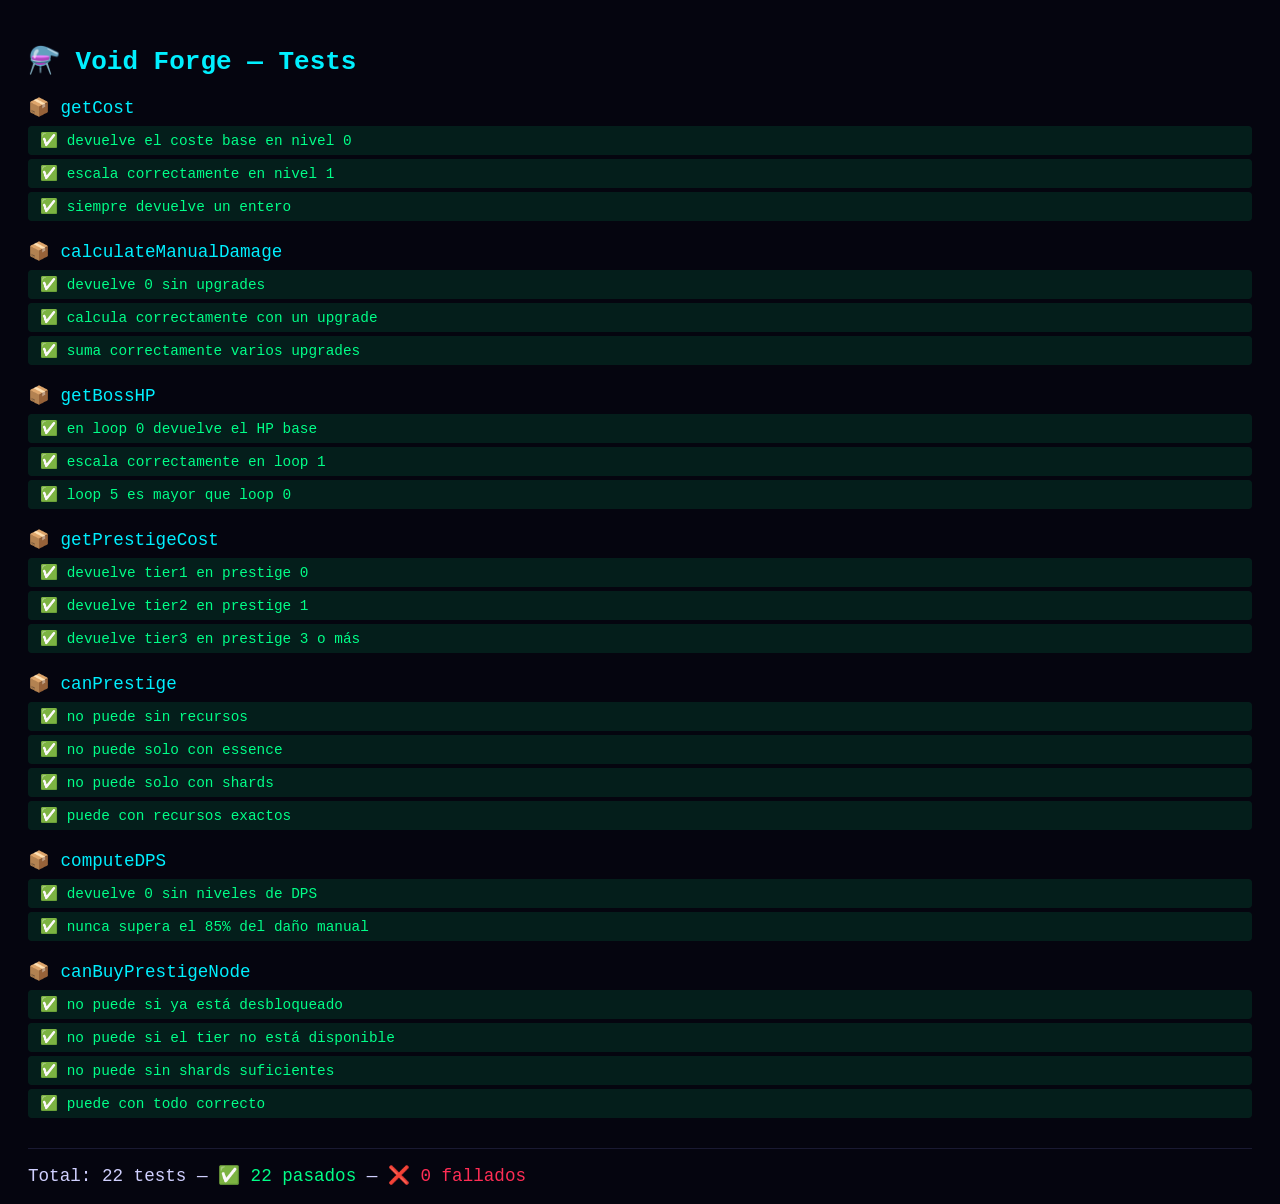
==== tests.html @ 568dba67 "Add Prestige mode + internal dev test" ====
<!DOCTYPE html>
<html lang="es">
<head>
    <meta charset="UTF-8">
    <title>Void Forge — Tests</title>
    <style>
        body { font-family: monospace; background: #05050f; color: #d0d0ff; padding: 20px; }
        .suite { margin: 20px 0; }
        .suite-title { font-size: 1.1rem; color: #00f0ff; margin-bottom: 8px; }
        .test { padding: 6px 12px; margin: 4px 0; border-radius: 4px; font-size: 0.9rem; }
        .pass { background: rgba(0,255,136,0.1); color: #00ff88; }
        .fail { background: rgba(255,45,85,0.1); color: #ff2d55; }
        .summary { margin-top: 30px; font-size: 1.1rem; border-top: 1px solid #1a1a33; padding-top: 16px; }
    </style>
</head>
<body>
    <h1 style="color:#00f0ff">⚗️ Void Forge — Tests</h1>
    <div id="results"></div>
    <div id="summary" class="summary"></div>

<script>
// ── Mini framework ──────────────────────────────────────
let passed = 0;
let failed = 0;
let currentSuite = '';

function describe(name, fn) {
    currentSuite = name;
    const suiteEl = document.createElement('div');
    suiteEl.className = 'suite';
    suiteEl.innerHTML = `<div class="suite-title">📦 ${name}</div>`;
    suiteEl.id = `suite-${name}`;
    document.getElementById('results').appendChild(suiteEl);
    fn();
}

function it(name, fn) {
    const el = document.createElement('div');
    el.className = 'test';
    try {
        fn();
        el.classList.add('pass');
        el.textContent = `✅ ${name}`;
        passed++;
    } catch(e) {
        el.classList.add('fail');
        el.textContent = `❌ ${name} — ${e.message}`;
        failed++;
    }
    document.getElementById(`suite-${currentSuite}`).appendChild(el);
}

function expect(value) {
    return {
        toBe: (expected) => {
            if (value !== expected)
                throw new Error(`esperaba ${expected}, recibió ${value}`);
        },
        toEqual: (expected) => {
            if (JSON.stringify(value) !== JSON.stringify(expected))
                throw new Error(`esperaba ${JSON.stringify(expected)}, recibió ${JSON.stringify(value)}`);
        },
        toBeGreaterThan: (expected) => {
            if (value <= expected)
                throw new Error(`esperaba > ${expected}, recibió ${value}`);
        },
        toBeLessThanOrEqual: (expected) => {
            if (value > expected)
                throw new Error(`esperaba <= ${expected}, recibió ${value}`);
        },
        toBe: (expected) => {
            if (value !== expected)
                throw new Error(`esperaba ${expected}, recibió ${value}`);
        },
        toBeFalsy: () => {
            if (value) throw new Error(`esperaba falsy, recibió ${value}`);
        },
        toBeTruthy: () => {
            if (!value) throw new Error(`esperaba truthy, recibió ${value}`);
        },
    };
}

// ── CONFIG (copia de tu CONFIG real) ───────────────────
const CONFIG = {
    upgrades: [
        { id: 1, baseCost: 150,     manualDamage: 12  },
        { id: 2, baseCost: 8000,    manualDamage: 45  },
        { id: 3, baseCost: 250000,  manualDamage: 160 },
        { id: 4, baseCost: 8000000, manualDamage: 520 },
    ],
    dpsImprovements: [
        { id: 101, upgradeId: 1, multiplier: 0.20 },
        { id: 201, upgradeId: 2, multiplier: 0.28 },
        { id: 301, upgradeId: 3, multiplier: 0.60 },
        { id: 401, upgradeId: 4, multiplier: 0.90 },
    ],
    bosses: [
        { id: 1, baseHP: 50000   },
        { id: 2, baseHP: 300000  },
        { id: 3, baseHP: 1500000 },
        { id: 4, baseHP: 8000000 },
    ],
    prestigeCost: {
        tier1: { shardCost: 800,  essenceCost: 5000   },
        tier2: { shardCost: 2500, essenceCost: 50000  },
        tier3: { shardCost: 8000, essenceCost: 500000 },
    },
    scalingPerLoop: 1.45,
    growth: { upgrade: 1.38, dps: 1.30 },
};

// ── Funciones puras (copiadas de script.js) ─────────────
const getCost = (base, growth, level) => Math.floor(base * Math.pow(growth, level));

function calculateManualDamage(upgradesOwned) {
    return CONFIG.upgrades.reduce((total, conf) => {
        return total + (conf.manualDamage * (upgradesOwned[conf.id] || 0));
    }, 0);
}

function getBossHP(bossConfig, loopCount) {
    return Math.floor(bossConfig.baseHP * Math.pow(CONFIG.scalingPerLoop, loopCount));
}

function getPrestigeCost(prestigeCount) {
    if (prestigeCount < 1) return CONFIG.prestigeCost.tier1;
    if (prestigeCount < 3) return CONFIG.prestigeCost.tier2;
    return CONFIG.prestigeCost.tier3;
}

function canPrestige(essence, shards, prestigeCount) {
    const cost = getPrestigeCost(prestigeCount);
    return essence >= cost.essenceCost && shards >= cost.shardCost;
}

function computeDPS(dpsLevels, upgradesOwned) {
    const manualDmg = calculateManualDamage(upgradesOwned);
    const rawDPS = CONFIG.dpsImprovements.reduce((total, conf) => {
        const level = dpsLevels[conf.id] || 0;
        const owned = upgradesOwned[conf.upgradeId] || 0;
        if (level === 0 || owned === 0) return total;
        const baseUpg = CONFIG.upgrades.find(u => u.id === conf.upgradeId);
        return total + (baseUpg.manualDamage * conf.multiplier * level * owned);
    }, 0);
    return Math.min(rawDPS, manualDmg * 0.85);
}

function canBuyPrestigeNode(node, unlockedNodes, shards, prestigeCount) {
    if (unlockedNodes[node.id] === 1) return false;
    if (prestigeCount < node.prestigeId) return false;
    if (shards < node.cost) return false;
    return true;
}

// ── TESTS ───────────────────────────────────────────────
// describe('nombreDeTuFuncionNueva', () => {
//     it('caso normal', () => {
//         expect(tuFuncion(inputNormal)).toBe(resultadoEsperado);
//     });
//     it('caso límite', () => {
//         expect(tuFuncion(0)).toBe(0);
//     });
//     it('caso que debería fallar', () => {
//         expect(tuFuncion(inputMalo)).toBeFalsy();
//     });
// });

describe('getCost', () => {
    it('devuelve el coste base en nivel 0', () => {
        expect(getCost(150, 1.38, 0)).toBe(150);
    });
    it('escala correctamente en nivel 1', () => {
        expect(getCost(150, 1.38, 1)).toBe(Math.floor(150 * 1.38));
    });
    it('siempre devuelve un entero', () => {
        const result = getCost(150, 1.38, 7);
        expect(result).toBe(Math.floor(result));
    });
});

describe('calculateManualDamage', () => {
    it('devuelve 0 sin upgrades', () => {
        expect(calculateManualDamage({ 1:0, 2:0, 3:0, 4:0 })).toBe(0);
    });
    it('calcula correctamente con un upgrade', () => {
        expect(calculateManualDamage({ 1:5, 2:0, 3:0, 4:0 })).toBe(60);
    });
    it('suma correctamente varios upgrades', () => {
        expect(calculateManualDamage({ 1:2, 2:1, 3:0, 4:0 })).toBe(69);
    });
});

describe('getBossHP', () => {
    it('en loop 0 devuelve el HP base', () => {
        expect(getBossHP(CONFIG.bosses[0], 0)).toBe(50000);
    });
    it('escala correctamente en loop 1', () => {
        expect(getBossHP(CONFIG.bosses[0], 1)).toBe(Math.floor(50000 * 1.45));
    });
    it('loop 5 es mayor que loop 0', () => {
        expect(getBossHP(CONFIG.bosses[0], 5)).toBeGreaterThan(50000);
    });
});

describe('getPrestigeCost', () => {
    it('devuelve tier1 en prestige 0', () => {
        expect(getPrestigeCost(0)).toEqual(CONFIG.prestigeCost.tier1);
    });
    it('devuelve tier2 en prestige 1', () => {
        expect(getPrestigeCost(1)).toEqual(CONFIG.prestigeCost.tier2);
    });
    it('devuelve tier3 en prestige 3 o más', () => {
        expect(getPrestigeCost(3)).toEqual(CONFIG.prestigeCost.tier3);
    });
});

describe('canPrestige', () => {
    it('no puede sin recursos', () => {
        expect(canPrestige(0, 0, 0)).toBeFalsy();
    });
    it('no puede solo con essence', () => {
        expect(canPrestige(5000, 0, 0)).toBeFalsy();
    });
    it('no puede solo con shards', () => {
        expect(canPrestige(0, 800, 0)).toBeFalsy();
    });
    it('puede con recursos exactos', () => {
        expect(canPrestige(5000, 800, 0)).toBeTruthy();
    });
});

describe('computeDPS', () => {
    it('devuelve 0 sin niveles de DPS', () => {
        expect(computeDPS(
            { 101:0, 201:0, 301:0, 401:0 },
            { 1:10, 2:0, 3:0, 4:0 }
        )).toBe(0);
    });
    it('nunca supera el 85% del daño manual', () => {
        const owned = { 1:50, 2:20, 3:10, 4:5 };
        const dps = computeDPS({ 101:5, 201:5, 301:5, 401:5 }, owned);
        expect(dps).toBeLessThanOrEqual(calculateManualDamage(owned) * 0.85);
    });
});

describe('canBuyPrestigeNode', () => {
    const node = { id: 101, prestigeId: 1, cost: 200 };
    it('no puede si ya está desbloqueado', () => {
        expect(canBuyPrestigeNode(node, { 101:1 }, 9999, 5)).toBeFalsy();
    });
    it('no puede si el tier no está disponible', () => {
        expect(canBuyPrestigeNode(node, { 101:0 }, 9999, 0)).toBeFalsy();
    });
    it('no puede sin shards suficientes', () => {
        expect(canBuyPrestigeNode(node, { 101:0 }, 50, 1)).toBeFalsy();
    });
    it('puede con todo correcto', () => {
        expect(canBuyPrestigeNode(node, { 101:0 }, 200, 1)).toBeTruthy();
    });
});


// ── Resumen final ───────────────────────────────────────
document.getElementById('summary').innerHTML = `
    Total: ${passed + failed} tests — 
    <span style="color:#00ff88">✅ ${passed} pasados</span> — 
    <span style="color:#ff2d55">❌ ${failed} fallados</span>
`;
</script>
</body>
</html>
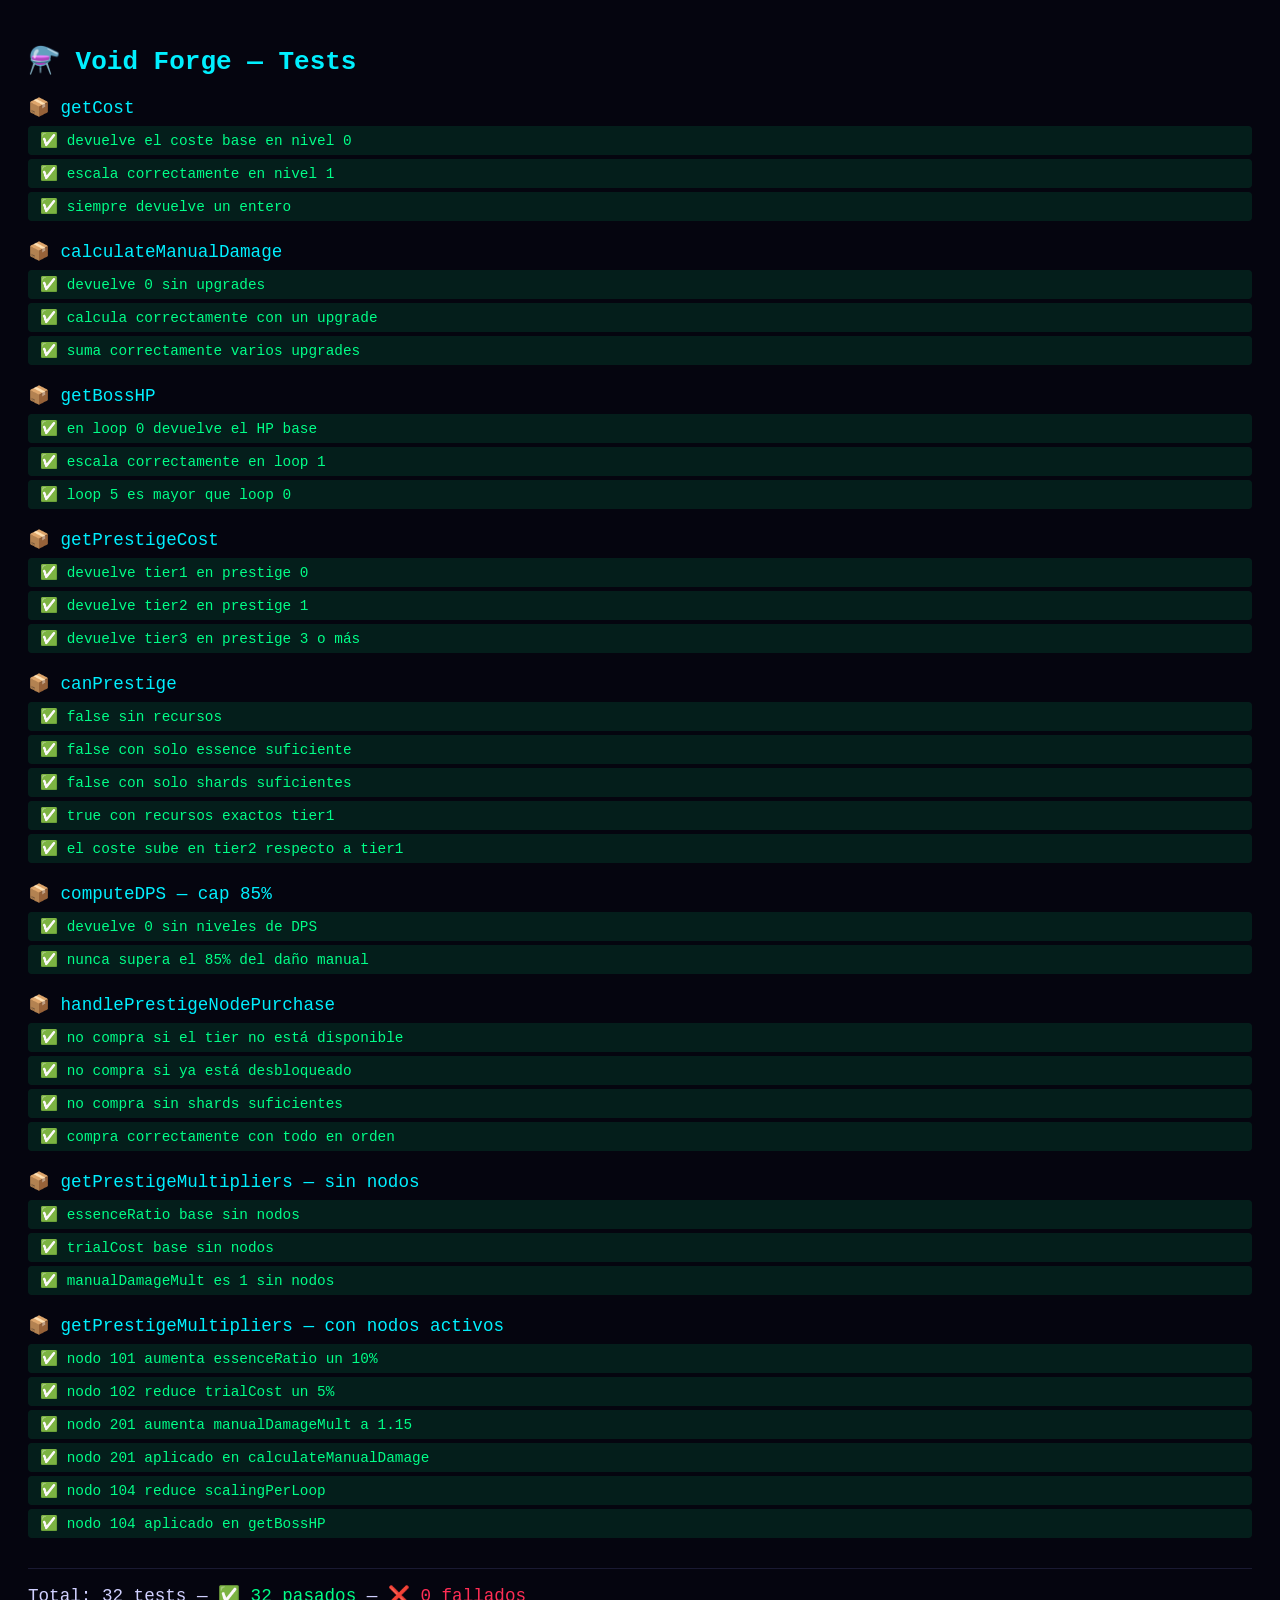
==== commit 899b2332: "hotfix: prestige bugged and not applied" ====
--- a/tests.html
+++ b/tests.html
@@ -5,6 +5,7 @@
     <title>Void Forge — Tests</title>
     <style>
         body { font-family: monospace; background: #05050f; color: #d0d0ff; padding: 20px; }
+        h1 { color: #00f0ff; }
         .suite { margin: 20px 0; }
         .suite-title { font-size: 1.1rem; color: #00f0ff; margin-bottom: 8px; }
         .test { padding: 6px 12px; margin: 4px 0; border-radius: 4px; font-size: 0.9rem; }
@@ -14,9 +15,40 @@
     </style>
 </head>
 <body>
-    <h1 style="color:#00f0ff">⚗️ Void Forge — Tests</h1>
+    <h1>⚗️ Void Forge — Tests</h1>
     <div id="results"></div>
     <div id="summary" class="summary"></div>
+
+    <!-- Elementos mínimos del DOM que script.js necesita para no explotar -->
+    <div id="boss-name" style="display:none"></div>
+    <div id="boss-visual" style="display:none"></div>
+    <div id="health-fill" style="display:none"></div>
+    <div id="boss-hp-text" style="display:none"></div>
+    <div id="essence" style="display:none"></div>
+    <div id="damage-done" style="display:none"></div>
+    <div id="dps" style="display:none"></div>
+    <div id="loop-count" style="display:none"></div>
+    <div id="shards" style="display:none"></div>
+    <div id="upgrades" style="display:none"></div>
+    <div id="dps-modal" style="display:none"></div>
+    <div id="dps-improves-list" style="display:none"></div>
+    <div id="prestige-nodes-list" style="display:none"></div>
+    <button id="dps-improves-btn" style="display:none"></button>
+    <button id="boss-trials-btn" style="display:none"></button>
+    <button id="close-modal-btn" style="display:none"></button>
+    <button id="close-trial-modal-btn" style="display:none"></button>
+    <button id="close-prestige-modal-btn" style="display:none"></button>
+    <button id="prestige-btn" style="display:none"></button>
+    <button id="enter-prestige-btn" style="display:none"></button>
+    <button id="trial-enter-btn" style="display:none"></button>
+    <div class="boss-visual-wrapper" style="display:none"></div>
+    <div id="click-hint" style="display:none"></div>
+    <div id="trial-modal" style="display:none"></div>
+    <div id="prestige-modal" style="display:none"></div>
+
+    <!-- Carga script.js — init() no se ejecuta porque boss-visual existe pero
+         la condición del gameLoop no arranca sin requestAnimationFrame real -->
+    <script src="script.js"></script>
 
 <script>
 // ── Mini framework ──────────────────────────────────────
@@ -68,10 +100,6 @@
             if (value > expected)
                 throw new Error(`esperaba <= ${expected}, recibió ${value}`);
         },
-        toBe: (expected) => {
-            if (value !== expected)
-                throw new Error(`esperaba ${expected}, recibió ${value}`);
-        },
         toBeFalsy: () => {
             if (value) throw new Error(`esperaba falsy, recibió ${value}`);
         },
@@ -81,90 +109,29 @@
     };
 }
 
-// ── CONFIG (copia de tu CONFIG real) ───────────────────
-const CONFIG = {
-    upgrades: [
-        { id: 1, baseCost: 150,     manualDamage: 12  },
-        { id: 2, baseCost: 8000,    manualDamage: 45  },
-        { id: 3, baseCost: 250000,  manualDamage: 160 },
-        { id: 4, baseCost: 8000000, manualDamage: 520 },
-    ],
-    dpsImprovements: [
-        { id: 101, upgradeId: 1, multiplier: 0.20 },
-        { id: 201, upgradeId: 2, multiplier: 0.28 },
-        { id: 301, upgradeId: 3, multiplier: 0.60 },
-        { id: 401, upgradeId: 4, multiplier: 0.90 },
-    ],
-    bosses: [
-        { id: 1, baseHP: 50000   },
-        { id: 2, baseHP: 300000  },
-        { id: 3, baseHP: 1500000 },
-        { id: 4, baseHP: 8000000 },
-    ],
-    prestigeCost: {
-        tier1: { shardCost: 800,  essenceCost: 5000   },
-        tier2: { shardCost: 2500, essenceCost: 50000  },
-        tier3: { shardCost: 8000, essenceCost: 500000 },
-    },
-    scalingPerLoop: 1.45,
-    growth: { upgrade: 1.38, dps: 1.30 },
-};
-
-// ── Funciones puras (copiadas de script.js) ─────────────
-const getCost = (base, growth, level) => Math.floor(base * Math.pow(growth, level));
-
-function calculateManualDamage(upgradesOwned) {
-    return CONFIG.upgrades.reduce((total, conf) => {
-        return total + (conf.manualDamage * (upgradesOwned[conf.id] || 0));
-    }, 0);
+// Reset completo antes de cada suite
+function resetState() {
+    gameState.essence = 0;
+    gameState.shards = 0;
+    gameState.damageDone = 0;
+    gameState.bossIndex = 0;
+    gameState.loopCount = 0;
+    gameState.hintDismissed = false;
+    gameState.upgradesOwned = Object.fromEntries(
+        CONFIG.upgrades.map((u, i) => [u.id, i === 0 ? 1 : 0])
+    );
+    gameState.dpsLevels = Object.fromEntries(
+        CONFIG.dpsImprovements.map(d => [d.id, 0])
+    );
+    prestigeState.prestigeCount = 0;
+    prestigeState.unlockedNodes = Object.fromEntries(
+        CONFIG.prestigeNodes.map(n => [n.id, 0])
+    );
 }
 
-function getBossHP(bossConfig, loopCount) {
-    return Math.floor(bossConfig.baseHP * Math.pow(CONFIG.scalingPerLoop, loopCount));
-}
-
-function getPrestigeCost(prestigeCount) {
-    if (prestigeCount < 1) return CONFIG.prestigeCost.tier1;
-    if (prestigeCount < 3) return CONFIG.prestigeCost.tier2;
-    return CONFIG.prestigeCost.tier3;
-}
-
-function canPrestige(essence, shards, prestigeCount) {
-    const cost = getPrestigeCost(prestigeCount);
-    return essence >= cost.essenceCost && shards >= cost.shardCost;
-}
-
-function computeDPS(dpsLevels, upgradesOwned) {
-    const manualDmg = calculateManualDamage(upgradesOwned);
-    const rawDPS = CONFIG.dpsImprovements.reduce((total, conf) => {
-        const level = dpsLevels[conf.id] || 0;
-        const owned = upgradesOwned[conf.upgradeId] || 0;
-        if (level === 0 || owned === 0) return total;
-        const baseUpg = CONFIG.upgrades.find(u => u.id === conf.upgradeId);
-        return total + (baseUpg.manualDamage * conf.multiplier * level * owned);
-    }, 0);
-    return Math.min(rawDPS, manualDmg * 0.85);
-}
-
-function canBuyPrestigeNode(node, unlockedNodes, shards, prestigeCount) {
-    if (unlockedNodes[node.id] === 1) return false;
-    if (prestigeCount < node.prestigeId) return false;
-    if (shards < node.cost) return false;
-    return true;
-}
+resetState(); // estado limpio antes de empezar
 
 // ── TESTS ───────────────────────────────────────────────
-// describe('nombreDeTuFuncionNueva', () => {
-//     it('caso normal', () => {
-//         expect(tuFuncion(inputNormal)).toBe(resultadoEsperado);
-//     });
-//     it('caso límite', () => {
-//         expect(tuFuncion(0)).toBe(0);
-//     });
-//     it('caso que debería fallar', () => {
-//         expect(tuFuncion(inputMalo)).toBeFalsy();
-//     });
-// });
 
 describe('getCost', () => {
     it('devuelve el coste base en nivel 0', () => {
@@ -181,90 +148,208 @@
 
 describe('calculateManualDamage', () => {
     it('devuelve 0 sin upgrades', () => {
-        expect(calculateManualDamage({ 1:0, 2:0, 3:0, 4:0 })).toBe(0);
+        gameState.upgradesOwned = { 1:0, 2:0, 3:0, 4:0 };
+        expect(calculateManualDamage()).toBe(0);
     });
     it('calcula correctamente con un upgrade', () => {
-        expect(calculateManualDamage({ 1:5, 2:0, 3:0, 4:0 })).toBe(60);
+        gameState.upgradesOwned = { 1:5, 2:0, 3:0, 4:0 };
+        expect(calculateManualDamage()).toBe(60);
     });
     it('suma correctamente varios upgrades', () => {
-        expect(calculateManualDamage({ 1:2, 2:1, 3:0, 4:0 })).toBe(69);
+        gameState.upgradesOwned = { 1:2, 2:1, 3:0, 4:0 };
+        expect(calculateManualDamage()).toBe(69);
     });
 });
 
 describe('getBossHP', () => {
     it('en loop 0 devuelve el HP base', () => {
+        gameState.loopCount = 0;
         expect(getBossHP(CONFIG.bosses[0], 0)).toBe(50000);
     });
     it('escala correctamente en loop 1', () => {
+        gameState.loopCount = 1;
         expect(getBossHP(CONFIG.bosses[0], 1)).toBe(Math.floor(50000 * 1.45));
     });
     it('loop 5 es mayor que loop 0', () => {
+        gameState.loopCount = 5;
         expect(getBossHP(CONFIG.bosses[0], 5)).toBeGreaterThan(50000);
     });
 });
 
 describe('getPrestigeCost', () => {
     it('devuelve tier1 en prestige 0', () => {
-        expect(getPrestigeCost(0)).toEqual(CONFIG.prestigeCost.tier1);
+        prestigeState.prestigeCount = 0;
+        const [shards, essence] = getPrestigeCost();
+        expect(shards).toBe(800);
+        expect(essence).toBe(5000);
     });
     it('devuelve tier2 en prestige 1', () => {
-        expect(getPrestigeCost(1)).toEqual(CONFIG.prestigeCost.tier2);
+        prestigeState.prestigeCount = 1;
+        const [shards, essence] = getPrestigeCost();
+        expect(shards).toBe(2500);
+        expect(essence).toBe(50000);
     });
     it('devuelve tier3 en prestige 3 o más', () => {
-        expect(getPrestigeCost(3)).toEqual(CONFIG.prestigeCost.tier3);
+        prestigeState.prestigeCount = 3;
+        const [shards, essence] = getPrestigeCost();
+        expect(shards).toBe(8000);
+        expect(essence).toBe(500000);
     });
 });
 
 describe('canPrestige', () => {
-    it('no puede sin recursos', () => {
-        expect(canPrestige(0, 0, 0)).toBeFalsy();
-    });
-    it('no puede solo con essence', () => {
-        expect(canPrestige(5000, 0, 0)).toBeFalsy();
-    });
-    it('no puede solo con shards', () => {
-        expect(canPrestige(0, 800, 0)).toBeFalsy();
-    });
-    it('puede con recursos exactos', () => {
-        expect(canPrestige(5000, 800, 0)).toBeTruthy();
-    });
-});
-
-describe('computeDPS', () => {
+    it('false sin recursos', () => {
+        gameState.essence = 0;
+        gameState.shards = 0;
+        prestigeState.prestigeCount = 0;
+        expect(canPrestige()).toBeFalsy();
+    });
+    it('false con solo essence suficiente', () => {
+        gameState.essence = 5000;
+        gameState.shards = 0;
+        prestigeState.prestigeCount = 0;
+        expect(canPrestige()).toBeFalsy();
+    });
+    it('false con solo shards suficientes', () => {
+        gameState.essence = 0;
+        gameState.shards = 800;
+        prestigeState.prestigeCount = 0;
+        expect(canPrestige()).toBeFalsy();
+    });
+    it('true con recursos exactos tier1', () => {
+        gameState.essence = 5000;
+        gameState.shards = 800;
+        prestigeState.prestigeCount = 0;
+        expect(canPrestige()).toBeTruthy();
+    });
+    it('el coste sube en tier2 respecto a tier1', () => {
+        const tier1 = CONFIG.prestigeCost.tier1;
+        const tier2 = CONFIG.prestigeCost.tier2;
+        expect(tier2.essenceCost).toBeGreaterThan(tier1.essenceCost);
+        expect(tier2.shardCost).toBeGreaterThan(tier1.shardCost);
+    });
+});
+
+describe('computeDPS — cap 85%', () => {
     it('devuelve 0 sin niveles de DPS', () => {
-        expect(computeDPS(
-            { 101:0, 201:0, 301:0, 401:0 },
-            { 1:10, 2:0, 3:0, 4:0 }
-        )).toBe(0);
+        gameState.upgradesOwned = { 1:10, 2:0, 3:0, 4:0 };
+        gameState.dpsLevels = { 101:0, 201:0, 301:0, 401:0 };
+        updateCachedDPS();
+        expect(cachedDPS).toBe(0);
     });
     it('nunca supera el 85% del daño manual', () => {
-        const owned = { 1:50, 2:20, 3:10, 4:5 };
-        const dps = computeDPS({ 101:5, 201:5, 301:5, 401:5 }, owned);
-        expect(dps).toBeLessThanOrEqual(calculateManualDamage(owned) * 0.85);
-    });
-});
-
-describe('canBuyPrestigeNode', () => {
-    const node = { id: 101, prestigeId: 1, cost: 200 };
-    it('no puede si ya está desbloqueado', () => {
-        expect(canBuyPrestigeNode(node, { 101:1 }, 9999, 5)).toBeFalsy();
-    });
-    it('no puede si el tier no está disponible', () => {
-        expect(canBuyPrestigeNode(node, { 101:0 }, 9999, 0)).toBeFalsy();
-    });
-    it('no puede sin shards suficientes', () => {
-        expect(canBuyPrestigeNode(node, { 101:0 }, 50, 1)).toBeFalsy();
-    });
-    it('puede con todo correcto', () => {
-        expect(canBuyPrestigeNode(node, { 101:0 }, 200, 1)).toBeTruthy();
-    });
-});
-
-
-// ── Resumen final ───────────────────────────────────────
+        gameState.upgradesOwned = { 1:50, 2:20, 3:10, 4:5 };
+        gameState.dpsLevels = { 101:5, 201:5, 301:5, 401:5 };
+        updateCachedDPS();
+        const manualDmg = calculateManualDamage();
+        expect(cachedDPS).toBeLessThanOrEqual(manualDmg * 0.85);
+    });
+});
+
+describe('handlePrestigeNodePurchase', () => {
+    const node = CONFIG.prestigeNodes.find(n => n.id === 101);
+
+    it('no compra si el tier no está disponible', () => {
+        prestigeState.unlockedNodes[101] = 0;
+        prestigeState.prestigeCount = 0; // tier no disponible
+        gameState.shards = 9999;
+        const shardsAntes = gameState.shards;
+        handlePrestigeNodePurchase(101);
+        expect(gameState.shards).toBe(shardsAntes); // shards no cambian
+    });
+
+    it('no compra si ya está desbloqueado', () => {
+        prestigeState.unlockedNodes[101] = 1; // ya comprado
+        prestigeState.prestigeCount = 1;
+        gameState.shards = 9999;
+        const shardsAntes = gameState.shards;
+        handlePrestigeNodePurchase(101);
+        expect(gameState.shards).toBe(shardsAntes);
+    });
+
+    it('no compra sin shards suficientes', () => {
+        prestigeState.unlockedNodes[101] = 0;
+        prestigeState.prestigeCount = 1;
+        gameState.shards = 10; // menos que node.cost
+        handlePrestigeNodePurchase(101);
+        expect(prestigeState.unlockedNodes[101]).toBe(0); // sigue sin comprar
+    });
+
+    it('compra correctamente con todo en orden', () => {
+        prestigeState.unlockedNodes[101] = 0;
+        prestigeState.prestigeCount = 1;
+        gameState.shards = 9999;
+        handlePrestigeNodePurchase(101);
+        expect(prestigeState.unlockedNodes[101]).toBe(1); // desbloqueado
+        expect(gameState.shards).toBe(9999 - node.cost); // shards descontados
+    });
+});
+
+describe('getPrestigeMultipliers — sin nodos', () => {
+    it('essenceRatio base sin nodos', () => {
+        prestigeState.unlockedNodes = Object.fromEntries(CONFIG.prestigeNodes.map(n => [n.id, 0]));
+        const mult = getPrestigeMultipliers();
+        expect(mult.essenceRatio).toBe(CONFIG.essenceRatio);
+    });
+    it('trialCost base sin nodos', () => {
+        const mult = getPrestigeMultipliers();
+        expect(mult.trialCost).toBe(CONFIG.trialMode.costInShards);
+    });
+    it('manualDamageMult es 1 sin nodos', () => {
+        const mult = getPrestigeMultipliers();
+        expect(mult.manualDamageMult).toBe(1.0);
+    });
+});
+
+describe('getPrestigeMultipliers — con nodos activos', () => {
+    it('nodo 101 aumenta essenceRatio un 10%', () => {
+        prestigeState.unlockedNodes[101] = 1;
+        const mult = getPrestigeMultipliers();
+        expect(mult.essenceRatio).toBe(CONFIG.essenceRatio * 1.10);
+        prestigeState.unlockedNodes[101] = 0;
+    });
+    it('nodo 102 reduce trialCost un 5%', () => {
+        prestigeState.unlockedNodes[102] = 1;
+        const mult = getPrestigeMultipliers();
+        expect(mult.trialCost).toBe(Math.floor(CONFIG.trialMode.costInShards * 0.95));
+        prestigeState.unlockedNodes[102] = 0;
+    });
+    it('nodo 201 aumenta manualDamageMult a 1.15', () => {
+        prestigeState.unlockedNodes[201] = 1;
+        const mult = getPrestigeMultipliers();
+        expect(mult.manualDamageMult).toBe(1.15);
+        prestigeState.unlockedNodes[201] = 0;
+    });
+    it('nodo 201 aplicado en calculateManualDamage', () => {
+        gameState.upgradesOwned = { 1:10, 2:0, 3:0, 4:0 };
+        prestigeState.unlockedNodes[201] = 1;
+        const conNodo = calculateManualDamage();
+        prestigeState.unlockedNodes[201] = 0;
+        const sinNodo = calculateManualDamage();
+        expect(conNodo).toBe(Math.floor(sinNodo * 1.15));
+        prestigeState.unlockedNodes[201] = 0;
+    });
+    it('nodo 104 reduce scalingPerLoop', () => {
+        prestigeState.unlockedNodes[104] = 1;
+        const mult = getPrestigeMultipliers();
+        expect(mult.scalingPerLoop).toBe(CONFIG.scalingPerLoop * 0.95);
+        prestigeState.unlockedNodes[104] = 0;
+    });
+    it('nodo 104 aplicado en getBossHP', () => {
+        gameState.loopCount = 3;
+        prestigeState.unlockedNodes[104] = 1;
+        const conNodo = getBossHP(CONFIG.bosses[0]);
+        prestigeState.unlockedNodes[104] = 0;
+        const sinNodo = getBossHP(CONFIG.bosses[0]);
+        expect(conNodo).toBeLessThanOrEqual(sinNodo);
+        gameState.loopCount = 0;
+    });
+});
+
+// ── Resumen ─────────────────────────────────────────────
 document.getElementById('summary').innerHTML = `
-    Total: ${passed + failed} tests — 
-    <span style="color:#00ff88">✅ ${passed} pasados</span> — 
+    Total: ${passed + failed} tests —
+    <span style="color:#00ff88">✅ ${passed} pasados</span> —
     <span style="color:#ff2d55">❌ ${failed} fallados</span>
 `;
 </script>
